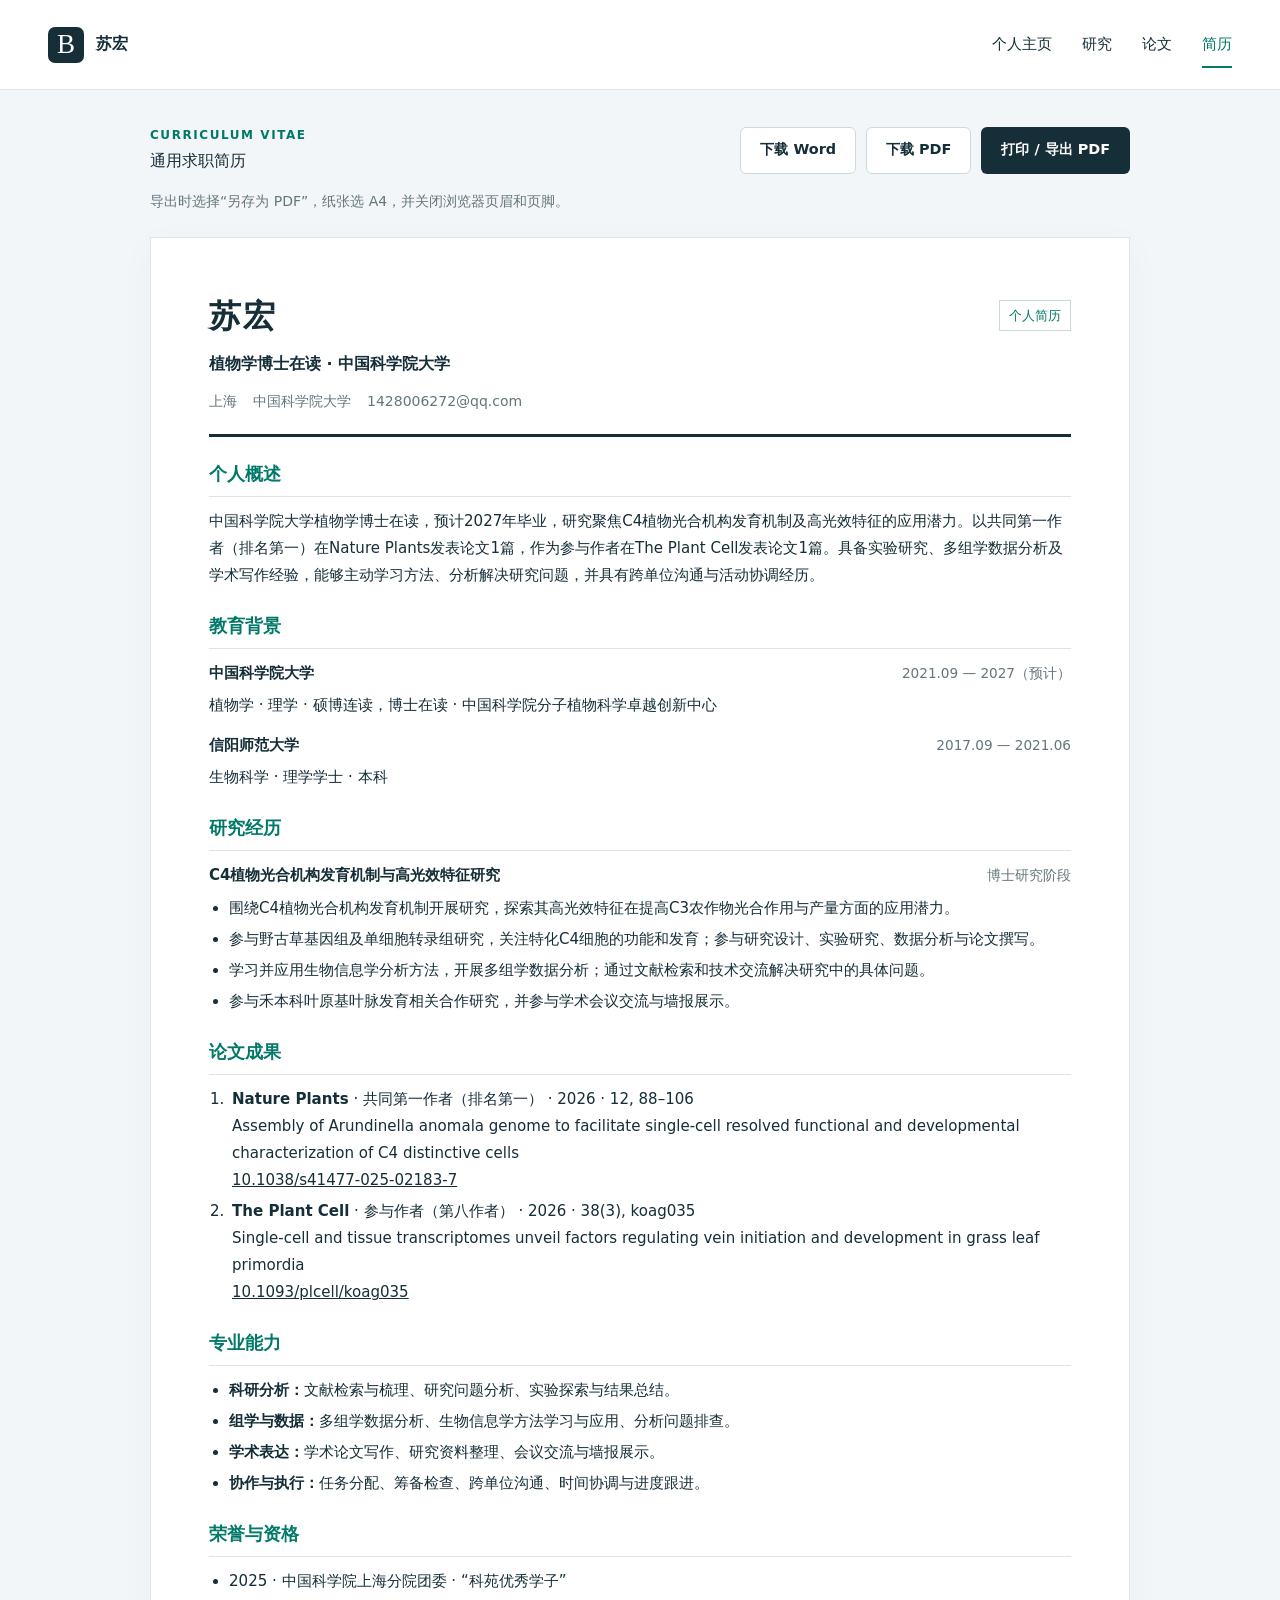
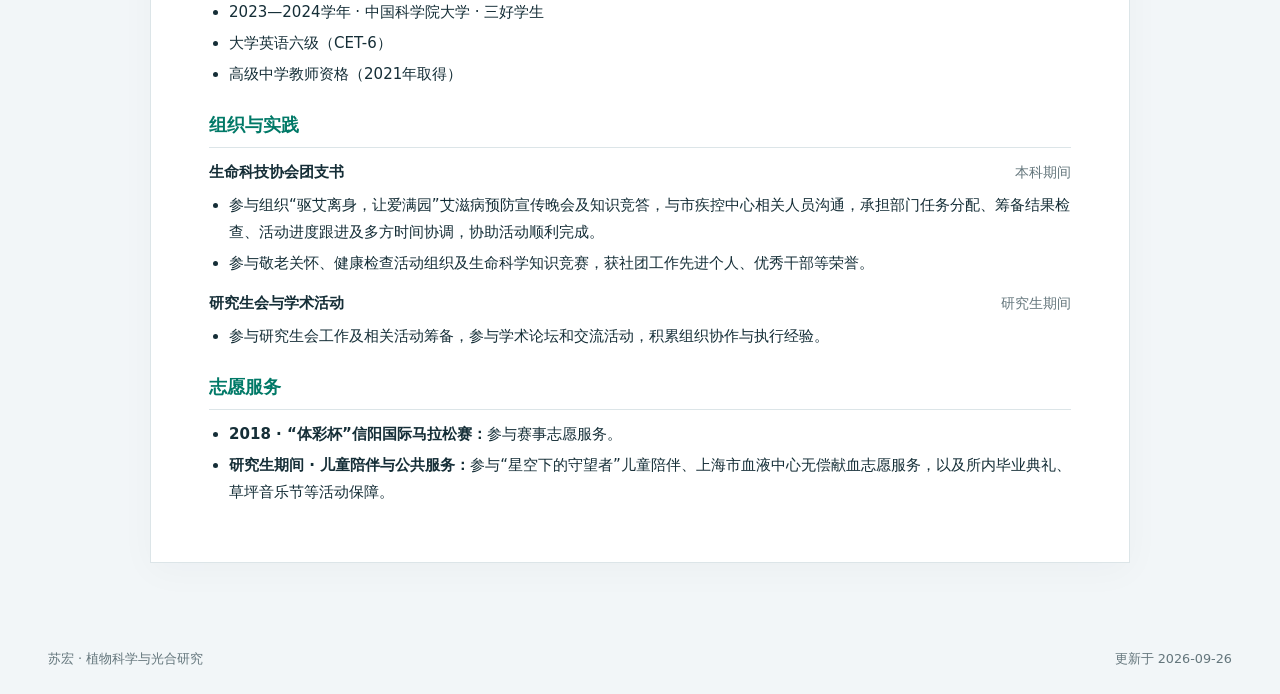
==== resume.html @ 198ee34a "Publish Hong Su research profile and downloadable CV" ====
<!doctype html>
<html lang="zh-CN"><head><meta charset="utf-8"><meta name="viewport" content="width=device-width,initial-scale=1">
<title>求职简历 · 苏宏</title><meta name="description" content="中国科学院大学植物学博士在读，预计2027年毕业，研究聚焦C4植物光合机构发育机制及高光效特征的应用潜力。以共同第一作者（排名第一）在Nature Plants发表论文1篇，作为参与作者在The Plant Cell发表论文1篇。具备实验研究、多组学数据分析及学术写作经验，能够主动学习方法、分析解决研究问题，并具有跨单位沟通与活动协调经历。">
<meta name="theme-color" content="#102c35">
<link rel="icon" type="image/svg+xml" href="favicon.svg"><link rel="stylesheet" href="style.css"></head><body class="resume-page">
<a class="skip-link" href="#main">跳到主要内容</a><header class="site-header"><a class="brand" href="index.html"><span class="brand-mark" aria-hidden="true">B</span><span>苏宏</span></a><nav aria-label="主导航"><a href="index.html" >个人主页</a><a href="index.html#research">研究</a><a href="index.html#publications">论文</a><a href="resume.html" aria-current="page">简历</a></nav></header><main id="main" class="resume-main"><div class="resume-toolbar"><div><p class="eyebrow">CURRICULUM VITAE</p><p>通用求职简历</p></div><div class="toolbar-actions"><a class="button subtle" href="resume.docx" download>下载 Word</a><a class="button subtle" href="resume.pdf" download>下载 PDF</a><button class="button primary" id="print-resume" type="button">打印 / 导出 PDF</button></div></div><p class="print-help">导出时选择“另存为 PDF”，纸张选 A4，并关闭浏览器页眉和页脚。</p><article class="cv-paper"><header class="cv-header"><div><h1>苏宏</h1><p class="cv-subtitle">植物学博士在读 · 中国科学院大学</p><div class="cv-contact"><span>上海</span><span>中国科学院大学</span><a href="mailto:1428006272@qq.com">1428006272@qq.com</a></div></div><p class="cv-label">个人简历</p></header>
<section class="cv-section"><h2>个人概述</h2><p>中国科学院大学植物学博士在读，预计2027年毕业，研究聚焦C4植物光合机构发育机制及高光效特征的应用潜力。以共同第一作者（排名第一）在Nature Plants发表论文1篇，作为参与作者在The Plant Cell发表论文1篇。具备实验研究、多组学数据分析及学术写作经验，能够主动学习方法、分析解决研究问题，并具有跨单位沟通与活动协调经历。</p></section>
<section class="cv-section"><h2>教育背景</h2><div class="cv-entry"><div class="entry-title"><strong>中国科学院大学</strong><span>2021.09 — 2027（预计）</span></div><p>植物学 · 理学 · 硕博连读，博士在读 · 中国科学院分子植物科学卓越创新中心</p></div><div class="cv-entry"><div class="entry-title"><strong>信阳师范大学</strong><span>2017.09 — 2021.06</span></div><p>生物科学 · 理学学士 · 本科</p></div></section>
<section class="cv-section"><h2>研究经历</h2><div class="entry-title"><strong>C4植物光合机构发育机制与高光效特征研究</strong><span>博士研究阶段</span></div><ul><li>围绕C4植物光合机构发育机制开展研究，探索其高光效特征在提高C3农作物光合作用与产量方面的应用潜力。</li><li>参与野古草基因组及单细胞转录组研究，关注特化C4细胞的功能和发育；参与研究设计、实验研究、数据分析与论文撰写。</li><li>学习并应用生物信息学分析方法，开展多组学数据分析；通过文献检索和技术交流解决研究中的具体问题。</li><li>参与禾本科叶原基叶脉发育相关合作研究，并参与学术会议交流与墙报展示。</li></ul></section>
<section class="cv-section"><h2>论文成果</h2><ol class="cv-publications"><li><strong>Nature Plants</strong> · 共同第一作者（排名第一） · 2026 · 12, 88–106<br><span lang="en">Assembly of Arundinella anomala genome to facilitate single-cell resolved functional and developmental characterization of C4 distinctive cells</span><br><a href="https://doi.org/10.1038/s41477-025-02183-7">10.1038/s41477-025-02183-7</a></li><li><strong>The Plant Cell</strong> · 参与作者（第八作者） · 2026 · 38(3), koag035<br><span lang="en">Single-cell and tissue transcriptomes unveil factors regulating vein initiation and development in grass leaf primordia</span><br><a href="https://doi.org/10.1093/plcell/koag035">10.1093/plcell/koag035</a></li></ol></section>
<section class="cv-section"><h2>专业能力</h2><ul class="cv-skills"><li><strong>科研分析：</strong>文献检索与梳理、研究问题分析、实验探索与结果总结。</li><li><strong>组学与数据：</strong>多组学数据分析、生物信息学方法学习与应用、分析问题排查。</li><li><strong>学术表达：</strong>学术论文写作、研究资料整理、会议交流与墙报展示。</li><li><strong>协作与执行：</strong>任务分配、筹备检查、跨单位沟通、时间协调与进度跟进。</li></ul></section>
<section class="cv-section"><h2>荣誉与资格</h2><ul><li>2025 · 中国科学院上海分院团委 · “科苑优秀学子”</li><li>2023—2024学年 · 中国科学院大学 · 三好学生</li><li>大学英语六级（CET-6）</li><li>高级中学教师资格（2021年取得）</li></ul></section>
<section class="cv-section"><h2>组织与实践</h2><div class="cv-entry"><div class="entry-title"><strong>生命科技协会团支书</strong><span>本科期间</span></div><ul><li>参与组织“驱艾离身，让爱满园”艾滋病预防宣传晚会及知识竞答，与市疾控中心相关人员沟通，承担部门任务分配、筹备结果检查、活动进度跟进及多方时间协调，协助活动顺利完成。</li><li>参与敬老关怀、健康检查活动组织及生命科学知识竞赛，获社团工作先进个人、优秀干部等荣誉。</li></ul></div><div class="cv-entry"><div class="entry-title"><strong>研究生会与学术活动</strong><span>研究生期间</span></div><ul><li>参与研究生会工作及相关活动筹备，参与学术论坛和交流活动，积累组织协作与执行经验。</li></ul></div></section>
<section class="cv-section"><h2>志愿服务</h2><ul><li><strong>2018 · “体彩杯”信阳国际马拉松赛：</strong>参与赛事志愿服务。</li><li><strong>研究生期间 · 儿童陪伴与公共服务：</strong>参与“星空下的守望者”儿童陪伴、上海市血液中心无偿献血志愿服务，以及所内毕业典礼、草坪音乐节等活动保障。</li></ul></section>
</article></main><footer class="site-footer"><span>苏宏 · 植物科学与光合研究</span><span>更新于 2026-09-26</span></footer><script src="resume.js"></script></body></html>
---- style.css ----
:root{--ink:#152e37;--text:#334a52;--muted:#64767c;--line:#dce5e8;--accent:#007967;--pale:#f2f6f8;--white:#fff;font-family:"Microsoft YaHei","PingFang SC",system-ui,sans-serif;color:var(--ink);font-size:16px;line-height:1.8}*{box-sizing:border-box}html{scroll-behavior:smooth;scroll-padding-top:5rem}body{margin:0;background:white}a{color:inherit;text-decoration:none}a:hover{color:var(--accent)}a:focus-visible,button:focus-visible{outline:3px solid #dfaa36;outline-offset:5px}button{font:inherit;cursor:pointer}.wrap{width:min(1160px,calc(100% - 96px));margin-inline:auto}.site-header{min-height:90px;display:flex;align-items:center;justify-content:space-between;gap:24px;padding:18px 48px;border-bottom:1px solid var(--line)}.brand{display:flex;align-items:center;gap:12px;font-weight:700}.brand-mark{display:grid;place-items:center;background:var(--ink);color:white;width:36px;height:36px;font:27px Georgia,serif;border-radius:7px}.site-header nav{display:flex;gap:30px;font-size:.94rem}.site-header nav a{padding:8px 0}.site-header [aria-current=page]{color:var(--accent);box-shadow:0 2px var(--accent)}.skip-link{position:absolute;top:-80px;left:12px;background:white;padding:10px;z-index:10}.skip-link:focus{top:8px}.draft-note{background:#fff5da;color:#71530d;font-size:.875rem;padding:9px 48px}.eyebrow{font-size:.78rem;letter-spacing:.13em;font-weight:700;color:var(--accent);margin:0 0 18px}.hero{display:grid;grid-template-columns:1.4fr 1fr;gap:75px;align-items:center;padding-top:70px;padding-bottom:76px}.hero h1{font-family:"Songti SC",SimSun,Georgia,serif;font-size:clamp(2.6rem,4.2vw,4rem);line-height:1.35;font-weight:600;letter-spacing:-.02em;margin:0 0 20px}.hero-role{font-size:1.125rem;font-weight:600;margin-bottom:12px}.hero-intro{color:var(--text);max-width:620px;margin:0;font-size:1rem;line-height:1.95}.hero-actions{display:flex;align-items:center;gap:28px;margin:30px 0}.button{display:inline-flex;justify-content:center;align-items:center;gap:20px;border:1px solid transparent;border-radius:6px;min-height:47px;padding:10px 19px;font-size:.9rem;font-weight:600;line-height:1.5;transition:background .15s}.primary{background:var(--ink);color:white}.primary:hover{background:var(--accent);color:white}.subtle{border-color:#ced9dd;background:white}.light{background:white;color:var(--ink)}.outline{border-color:#9fb1b8;color:white}.outline:hover{background:#24444e;color:white}.text-link{border-bottom:1px solid #b8cecb;padding-bottom:3px;font-size:.94rem;font-weight:600}.contact-line{display:flex;flex-wrap:wrap;gap:6px 18px;font-size:.875rem;color:var(--muted)}.research-card{background:var(--ink);color:white;padding:35px 38px 28px;min-height:430px;border-radius:5px;position:relative;overflow:hidden}.research-card .eyebrow{color:#98d9c5}.c4{font-family:Georgia,serif;font-size:6.5rem;line-height:1;margin:18px 0 22px;letter-spacing:-.04em;color:#b9ecdb}.c4 span{font-size:.55em}.research-card h2{font-family:"Songti SC",SimSun,serif;font-size:1.75rem;line-height:1.55;margin:0 0 14px}.research-card>p:not(.eyebrow):not(.c4){font-size:.9rem;color:#d1dee2}.card-topics{display:flex;gap:8px;flex-wrap:wrap;margin-top:24px}.card-topics span{font-size:.78rem;background:#25414a;padding:3px 9px;border-radius:3px}.card-rule{height:1px;background:#47616a;margin-top:26px}.card-caption{margin-bottom:0}.section{padding-top:65px;padding-bottom:65px;border-top:1px solid var(--line)}.section-heading{margin-bottom:30px}.section-heading .eyebrow{margin-bottom:6px}.section h2{font-size:1.85rem;font-family:"Songti SC",SimSun,serif;margin:0;line-height:1.5}.section h3{font-size:1.05rem;line-height:1.7;margin:0 0 8px}.research-grid{display:grid;grid-template-columns:1fr 1.15fr;gap:70px}.body-copy{color:var(--text);font-size:1rem}.skills-grid{display:grid;grid-template-columns:1fr 1fr;gap:26px 35px}.skills-grid article{border-top:2px solid var(--accent);padding-top:15px}.skills-grid p{color:var(--text);font-size:.93rem;margin:0}.publication-section{background:var(--pale)}.publication{display:grid;grid-template-columns:35px 1fr auto;gap:24px;padding:26px 0;border-top:1px solid #d3dfe3}.publication:last-child{border-bottom:1px solid #d3dfe3}.pub-no{color:var(--muted);font:1rem Georgia,serif;padding-top:5px}.journal{font:1.7rem Georgia,serif;margin:0 0 9px}.publication h3{font-size:1rem;font-weight:500}.publication p.muted{font-size:.875rem;margin:7px 0}.muted{color:var(--muted)}.role-tag{align-self:start;font-size:.78rem;padding:3px 10px;border:1px solid #c3d5d7;border-radius:4px;color:#34625e;white-space:nowrap}.education-grid{display:grid;grid-template-columns:1.25fr 1fr;gap:70px}.edu-row{display:grid;grid-template-columns:110px 1fr;gap:20px;padding:10px 0 25px}.meta{font-size:.875rem;color:var(--muted);margin:0 0 8px}.edu-row p{margin:0;font-size:.94rem}.award-list{border-left:1px solid var(--line);padding-left:35px}.award-list article+article{margin-top:28px}.award-list p{margin:0;font-size:.875rem}.experience-grid{display:grid;grid-template-columns:1fr 1fr;gap:65px}.experience-grid p{color:var(--text);font-size:.95rem}.contact-section{background:var(--ink);color:white;padding:45px 0}.contact-inner{display:flex;justify-content:space-between;gap:30px;align-items:center}.contact-inner .eyebrow{color:#9fdcc9;margin-bottom:8px}.contact-inner h2{font-size:1.6rem;margin:0}.contact-inner p{color:#d7e2e6}.contact-inner>div:last-child{display:flex;gap:12px;flex-wrap:wrap}.site-footer{padding:24px 48px;display:flex;justify-content:space-between;gap:18px;color:var(--muted);font-size:.8rem}.resume-page{background:var(--pale)}.resume-page .site-header{background:white}.resume-main{width:min(980px,calc(100% - 64px));margin:35px auto 60px}.resume-toolbar{display:flex;align-items:center;justify-content:space-between;gap:24px;margin-bottom:10px}.resume-toolbar p{margin:0}.resume-toolbar .eyebrow{font-size:.75rem}.toolbar-actions{display:flex;gap:10px;flex-wrap:wrap}.print-help{font-size:.875rem;color:var(--muted);margin-bottom:22px}.cv-paper{background:white;border:1px solid var(--line);box-shadow:0 8px 35px #152e3708;padding:50px 58px}.cv-header{display:flex;align-items:start;justify-content:space-between;border-bottom:3px solid var(--ink);padding-bottom:20px;margin-bottom:20px}.cv-header h1{font-size:2rem;letter-spacing:.07em;margin:0}.cv-subtitle{font-weight:600;margin:5px 0 10px}.cv-contact{display:flex;gap:5px 16px;flex-wrap:wrap;font-size:.875rem;color:var(--muted)}.cv-label{color:var(--accent);font-size:.8rem;border:1px solid #c8dbd7;padding:3px 9px;white-space:nowrap}.cv-section{margin-top:22px}.cv-section h2{font-size:1.1rem;border-bottom:1px solid var(--line);padding-bottom:5px;margin:0 0 11px;color:var(--accent)}.cv-section p,.cv-section li{font-size:.94rem;line-height:1.8}.cv-section p{margin:5px 0}.cv-section ul,.cv-section ol{margin:6px 0;padding-left:1.25em}.cv-section li+li{margin-top:4px}.entry-title{display:flex;justify-content:space-between;gap:20px;align-items:baseline;font-size:.94rem}.entry-title>span{color:var(--muted);font-size:.85rem;white-space:nowrap}.cv-entry+.cv-entry{margin-top:13px}.cv-publications li{padding-left:3px}.cv-section a{text-decoration:underline;overflow-wrap:anywhere}.cv-skills strong{font-weight:600}
@media(max-width:900px){.hero{gap:30px}.wrap{width:calc(100% - 56px)}.research-card{padding:28px}.site-header{padding-inline:28px}.research-grid,.education-grid{gap:32px}.site-header nav{gap:20px}.cv-paper{padding:36px}.resume-toolbar{align-items:flex-start;flex-direction:column}}
@media(max-width:640px){.site-header{padding:14px 20px;align-items:flex-start;flex-direction:column;gap:12px;min-height:auto}.site-header nav{gap:25px;width:100%;font-size:.875rem}.brand{font-size:.94rem}.draft-note{padding:8px 20px}.wrap{width:calc(100% - 40px)}.hero{grid-template-columns:1fr;padding-top:38px;padding-bottom:40px;gap:30px}.hero h1{font-size:2.6rem}.hero-actions{gap:22px}.research-card{min-height:0;padding:25px}.c4{float:right;font-size:5.5rem;margin:0 0 12px 20px}.research-card h2{font-size:1.45rem}.section{padding-top:40px;padding-bottom:40px}.section h2{font-size:1.6rem}.research-grid,.education-grid,.experience-grid{grid-template-columns:1fr;gap:28px}.skills-grid{gap:22px}.publication{grid-template-columns:24px 1fr;gap:12px}.role-tag{grid-column:2;justify-self:start}.journal{font-size:1.55rem}.award-list{padding-left:0;border-left:0;border-top:1px solid var(--line);padding-top:24px}.edu-row{grid-template-columns:88px 1fr;gap:15px}.contact-inner{align-items:flex-start;flex-direction:column}.site-footer{padding:24px 20px;flex-direction:column;gap:5px}.resume-main{width:calc(100% - 24px);margin-top:22px}.cv-paper{padding:25px 20px}.cv-header{gap:12px}.cv-label{display:none}.entry-title{flex-direction:column;gap:0}.toolbar-actions{gap:8px}.toolbar-actions .button{font-size:.85rem;padding:10px 13px}.print-help{margin:15px 4px}.cv-contact{overflow-wrap:anywhere}.hero-intro{font-size:1rem}}
@media(prefers-reduced-motion:reduce){html{scroll-behavior:auto}*{transition:none!important}}
@page{size:A4;margin:13mm 15mm}
@media print{.cv-section:nth-of-type(5){break-before:page;margin-top:0}}
@media print{html{font-size:10pt}body,.resume-page{background:white;color:#172c34;-webkit-print-color-adjust:exact;print-color-adjust:exact}.site-header,.site-footer,.resume-toolbar,.print-help,.draft-note,.skip-link{display:none!important}.resume-main{width:auto;margin:0}.cv-paper{border:0;padding:0;box-shadow:none}.cv-header{padding-bottom:9pt;margin-bottom:10pt;break-inside:avoid}.cv-header h1{font-size:23pt}.cv-subtitle{font-size:10pt;margin:3pt 0 5pt}.cv-contact{font-size:9pt}.cv-section{margin-top:10pt}.cv-section h2{font-size:11pt;margin-bottom:5pt;padding-bottom:3pt;break-after:avoid}.cv-section p,.cv-section li,.entry-title{font-size:9.5pt;line-height:1.55}.cv-section ul,.cv-section ol{margin:4pt 0}.cv-section li+li{margin-top:2pt}.entry-title>span{font-size:9pt}.cv-entry+.cv-entry{margin-top:7pt}.cv-section li,.cv-entry,.cv-publications{break-inside:avoid}.cv-section a{text-decoration:none}p,li{orphans:2;widows:2}.cv-label{display:block;font-size:9pt}}
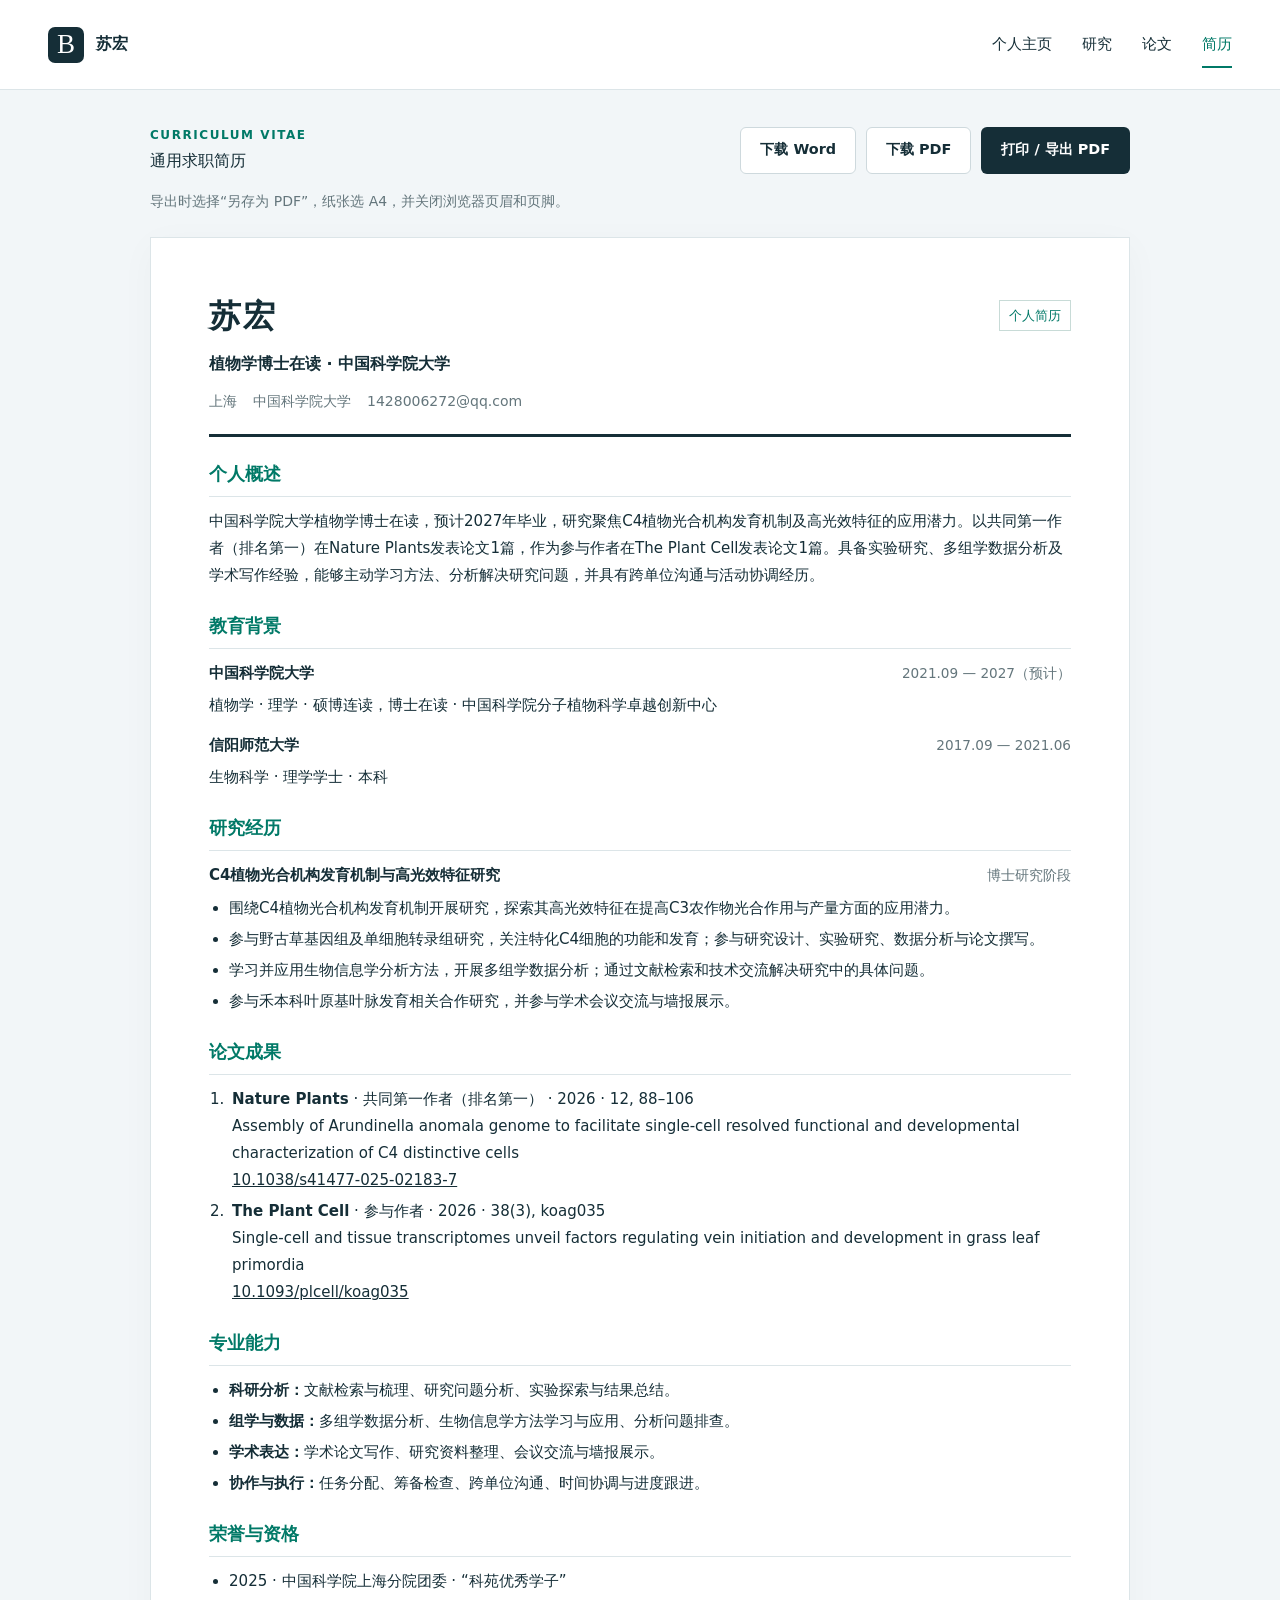
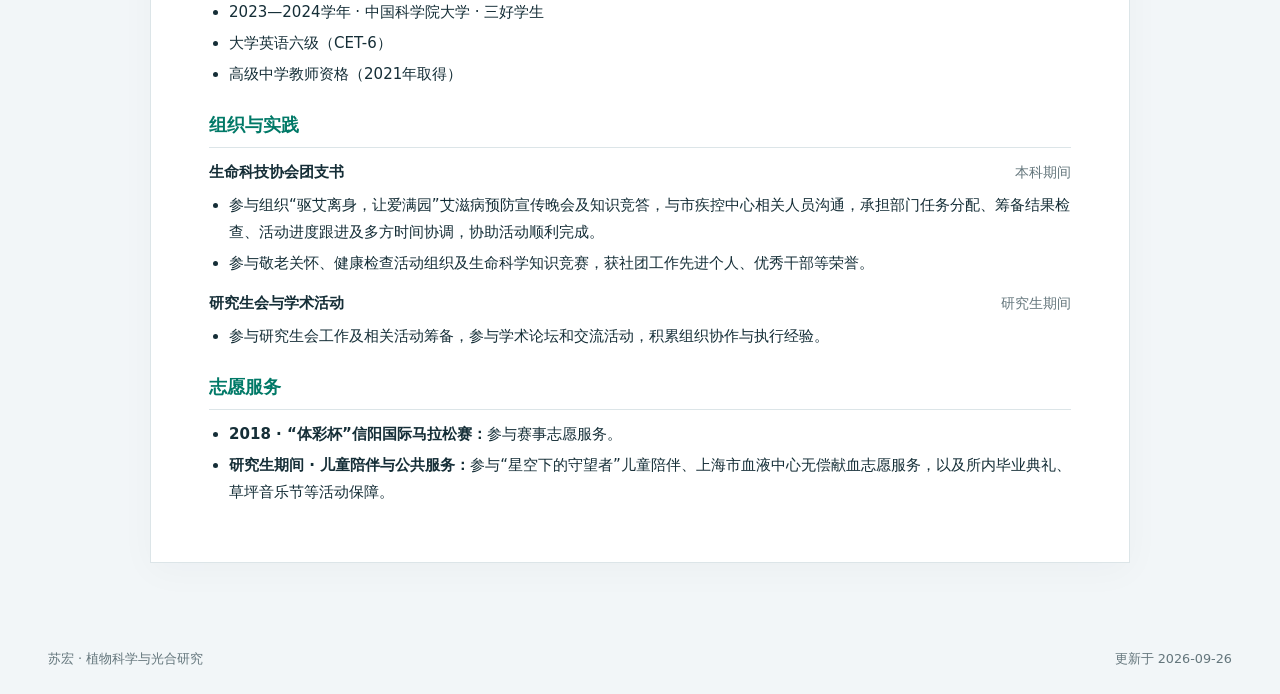
==== commit 514fa63f: "Simplify contributor label for The Plant Cell publication" ====
--- a/resume.html
+++ b/resume.html
@@ -7,7 +7,7 @@
 <section class="cv-section"><h2>个人概述</h2><p>中国科学院大学植物学博士在读，预计2027年毕业，研究聚焦C4植物光合机构发育机制及高光效特征的应用潜力。以共同第一作者（排名第一）在Nature Plants发表论文1篇，作为参与作者在The Plant Cell发表论文1篇。具备实验研究、多组学数据分析及学术写作经验，能够主动学习方法、分析解决研究问题，并具有跨单位沟通与活动协调经历。</p></section>
 <section class="cv-section"><h2>教育背景</h2><div class="cv-entry"><div class="entry-title"><strong>中国科学院大学</strong><span>2021.09 — 2027（预计）</span></div><p>植物学 · 理学 · 硕博连读，博士在读 · 中国科学院分子植物科学卓越创新中心</p></div><div class="cv-entry"><div class="entry-title"><strong>信阳师范大学</strong><span>2017.09 — 2021.06</span></div><p>生物科学 · 理学学士 · 本科</p></div></section>
 <section class="cv-section"><h2>研究经历</h2><div class="entry-title"><strong>C4植物光合机构发育机制与高光效特征研究</strong><span>博士研究阶段</span></div><ul><li>围绕C4植物光合机构发育机制开展研究，探索其高光效特征在提高C3农作物光合作用与产量方面的应用潜力。</li><li>参与野古草基因组及单细胞转录组研究，关注特化C4细胞的功能和发育；参与研究设计、实验研究、数据分析与论文撰写。</li><li>学习并应用生物信息学分析方法，开展多组学数据分析；通过文献检索和技术交流解决研究中的具体问题。</li><li>参与禾本科叶原基叶脉发育相关合作研究，并参与学术会议交流与墙报展示。</li></ul></section>
-<section class="cv-section"><h2>论文成果</h2><ol class="cv-publications"><li><strong>Nature Plants</strong> · 共同第一作者（排名第一） · 2026 · 12, 88–106<br><span lang="en">Assembly of Arundinella anomala genome to facilitate single-cell resolved functional and developmental characterization of C4 distinctive cells</span><br><a href="https://doi.org/10.1038/s41477-025-02183-7">10.1038/s41477-025-02183-7</a></li><li><strong>The Plant Cell</strong> · 参与作者（第八作者） · 2026 · 38(3), koag035<br><span lang="en">Single-cell and tissue transcriptomes unveil factors regulating vein initiation and development in grass leaf primordia</span><br><a href="https://doi.org/10.1093/plcell/koag035">10.1093/plcell/koag035</a></li></ol></section>
+<section class="cv-section"><h2>论文成果</h2><ol class="cv-publications"><li><strong>Nature Plants</strong> · 共同第一作者（排名第一） · 2026 · 12, 88–106<br><span lang="en">Assembly of Arundinella anomala genome to facilitate single-cell resolved functional and developmental characterization of C4 distinctive cells</span><br><a href="https://doi.org/10.1038/s41477-025-02183-7">10.1038/s41477-025-02183-7</a></li><li><strong>The Plant Cell</strong> · 参与作者 · 2026 · 38(3), koag035<br><span lang="en">Single-cell and tissue transcriptomes unveil factors regulating vein initiation and development in grass leaf primordia</span><br><a href="https://doi.org/10.1093/plcell/koag035">10.1093/plcell/koag035</a></li></ol></section>
 <section class="cv-section"><h2>专业能力</h2><ul class="cv-skills"><li><strong>科研分析：</strong>文献检索与梳理、研究问题分析、实验探索与结果总结。</li><li><strong>组学与数据：</strong>多组学数据分析、生物信息学方法学习与应用、分析问题排查。</li><li><strong>学术表达：</strong>学术论文写作、研究资料整理、会议交流与墙报展示。</li><li><strong>协作与执行：</strong>任务分配、筹备检查、跨单位沟通、时间协调与进度跟进。</li></ul></section>
 <section class="cv-section"><h2>荣誉与资格</h2><ul><li>2025 · 中国科学院上海分院团委 · “科苑优秀学子”</li><li>2023—2024学年 · 中国科学院大学 · 三好学生</li><li>大学英语六级（CET-6）</li><li>高级中学教师资格（2021年取得）</li></ul></section>
 <section class="cv-section"><h2>组织与实践</h2><div class="cv-entry"><div class="entry-title"><strong>生命科技协会团支书</strong><span>本科期间</span></div><ul><li>参与组织“驱艾离身，让爱满园”艾滋病预防宣传晚会及知识竞答，与市疾控中心相关人员沟通，承担部门任务分配、筹备结果检查、活动进度跟进及多方时间协调，协助活动顺利完成。</li><li>参与敬老关怀、健康检查活动组织及生命科学知识竞赛，获社团工作先进个人、优秀干部等荣誉。</li></ul></div><div class="cv-entry"><div class="entry-title"><strong>研究生会与学术活动</strong><span>研究生期间</span></div><ul><li>参与研究生会工作及相关活动筹备，参与学术论坛和交流活动，积累组织协作与执行经验。</li></ul></div></section>
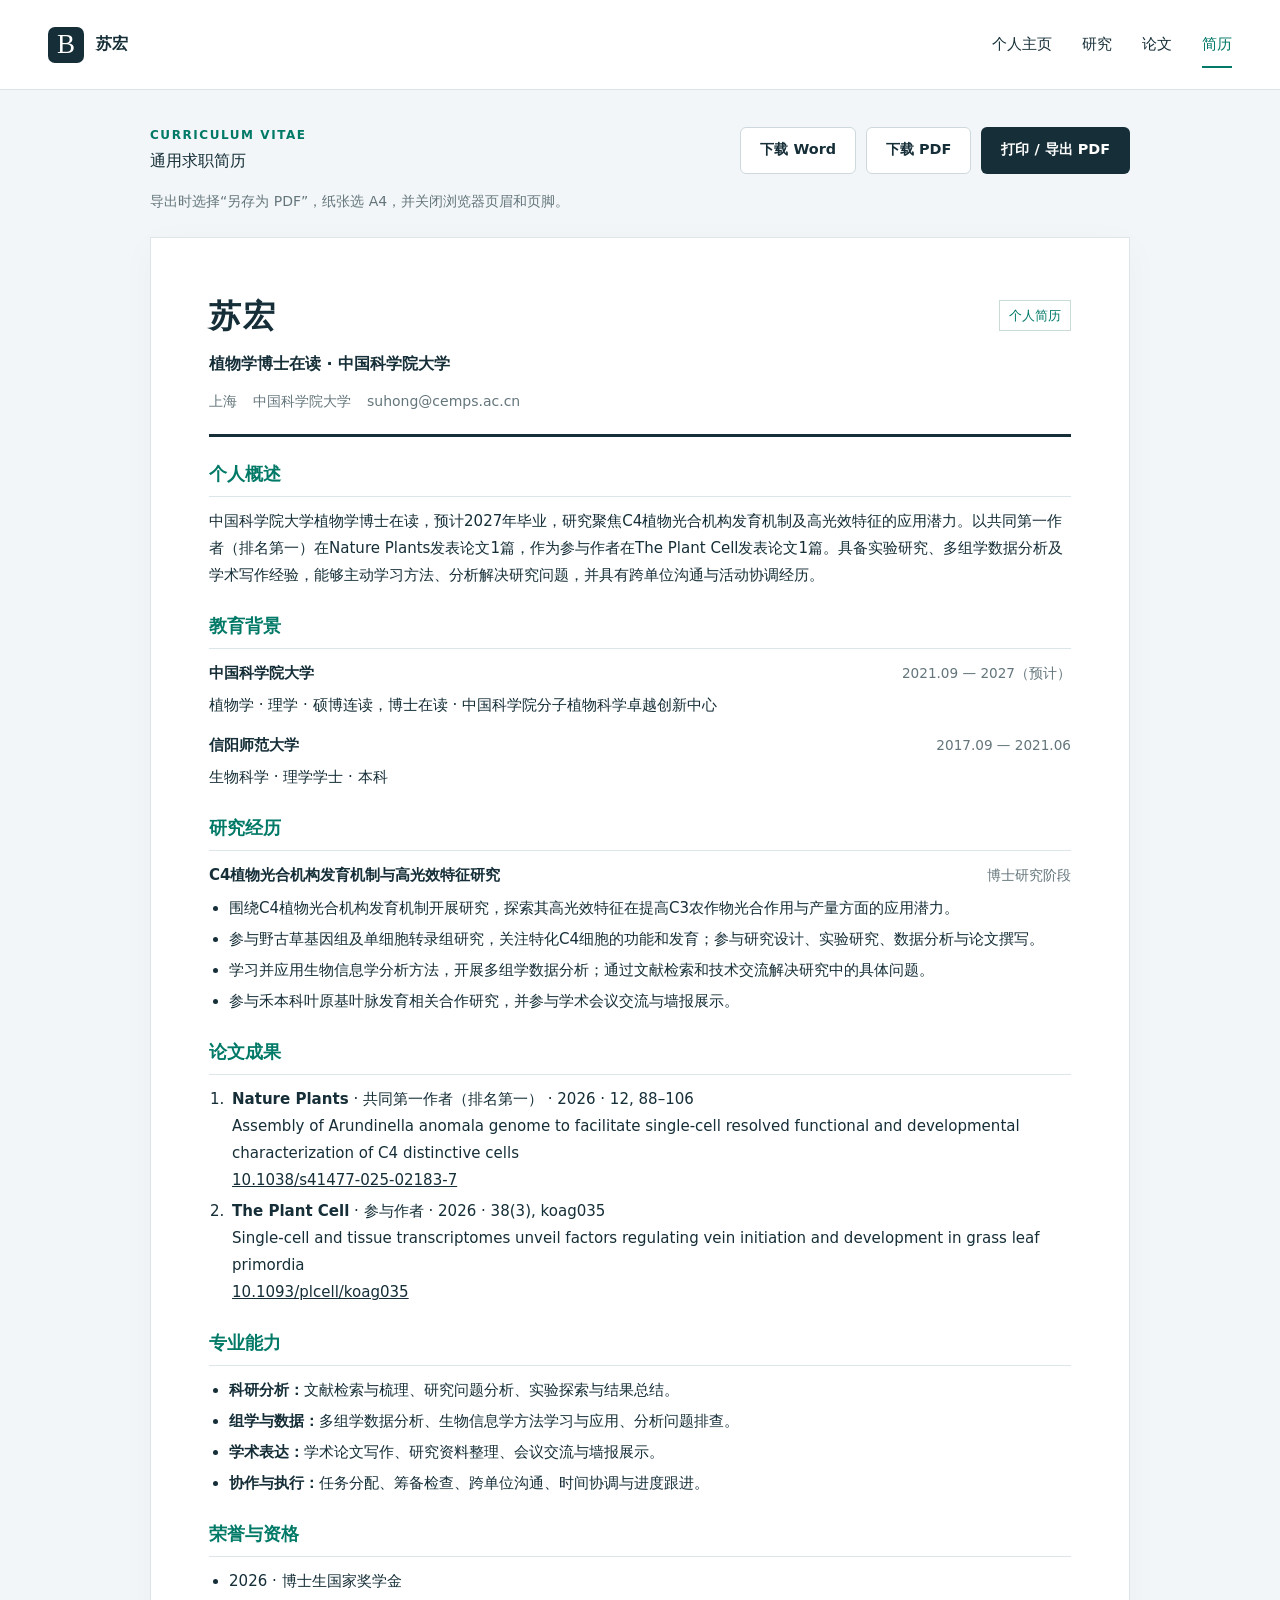
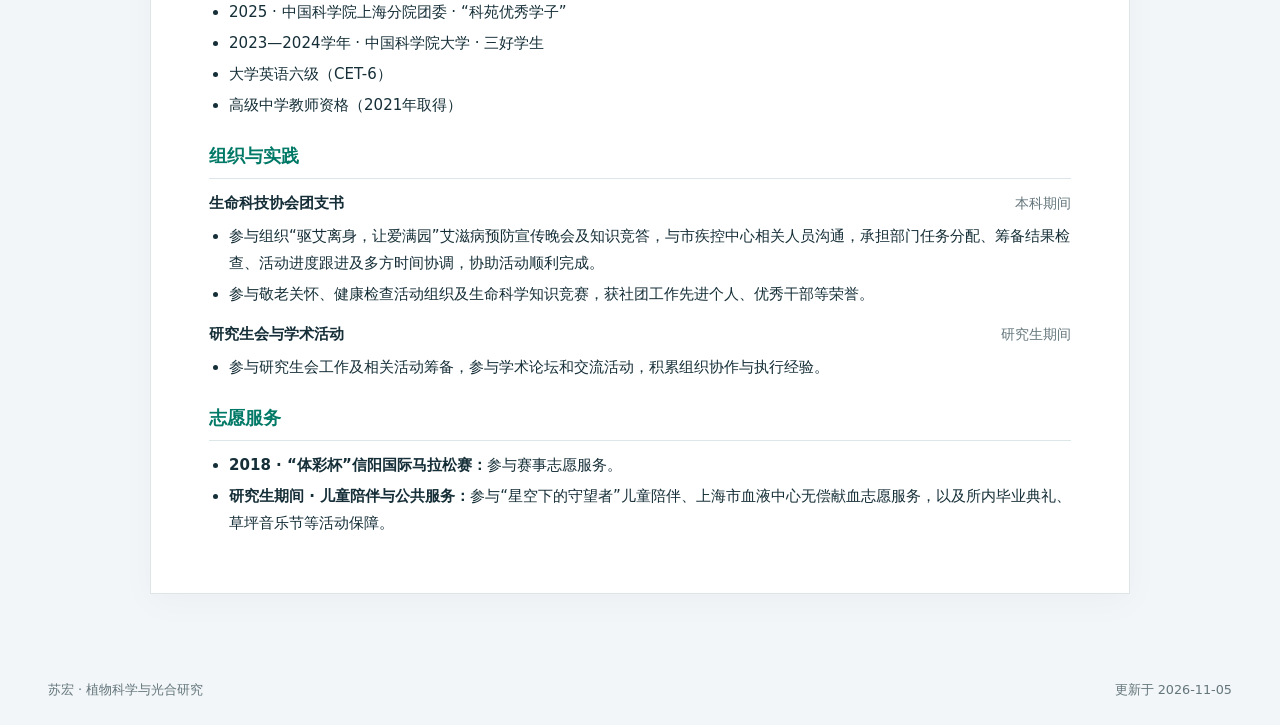
==== commit f80fbff8: "Update contact email and add 2026 doctoral national scholarship" ====
--- a/resume.html
+++ b/resume.html
@@ -3,13 +3,13 @@
 <title>求职简历 · 苏宏</title><meta name="description" content="中国科学院大学植物学博士在读，预计2027年毕业，研究聚焦C4植物光合机构发育机制及高光效特征的应用潜力。以共同第一作者（排名第一）在Nature Plants发表论文1篇，作为参与作者在The Plant Cell发表论文1篇。具备实验研究、多组学数据分析及学术写作经验，能够主动学习方法、分析解决研究问题，并具有跨单位沟通与活动协调经历。">
 <meta name="theme-color" content="#102c35">
 <link rel="icon" type="image/svg+xml" href="favicon.svg"><link rel="stylesheet" href="style.css"></head><body class="resume-page">
-<a class="skip-link" href="#main">跳到主要内容</a><header class="site-header"><a class="brand" href="index.html"><span class="brand-mark" aria-hidden="true">B</span><span>苏宏</span></a><nav aria-label="主导航"><a href="index.html" >个人主页</a><a href="index.html#research">研究</a><a href="index.html#publications">论文</a><a href="resume.html" aria-current="page">简历</a></nav></header><main id="main" class="resume-main"><div class="resume-toolbar"><div><p class="eyebrow">CURRICULUM VITAE</p><p>通用求职简历</p></div><div class="toolbar-actions"><a class="button subtle" href="resume.docx" download>下载 Word</a><a class="button subtle" href="resume.pdf" download>下载 PDF</a><button class="button primary" id="print-resume" type="button">打印 / 导出 PDF</button></div></div><p class="print-help">导出时选择“另存为 PDF”，纸张选 A4，并关闭浏览器页眉和页脚。</p><article class="cv-paper"><header class="cv-header"><div><h1>苏宏</h1><p class="cv-subtitle">植物学博士在读 · 中国科学院大学</p><div class="cv-contact"><span>上海</span><span>中国科学院大学</span><a href="mailto:1428006272@qq.com">1428006272@qq.com</a></div></div><p class="cv-label">个人简历</p></header>
+<a class="skip-link" href="#main">跳到主要内容</a><header class="site-header"><a class="brand" href="index.html"><span class="brand-mark" aria-hidden="true">B</span><span>苏宏</span></a><nav aria-label="主导航"><a href="index.html" >个人主页</a><a href="index.html#research">研究</a><a href="index.html#publications">论文</a><a href="resume.html" aria-current="page">简历</a></nav></header><main id="main" class="resume-main"><div class="resume-toolbar"><div><p class="eyebrow">CURRICULUM VITAE</p><p>通用求职简历</p></div><div class="toolbar-actions"><a class="button subtle" href="resume.docx" download>下载 Word</a><a class="button subtle" href="resume.pdf" download>下载 PDF</a><button class="button primary" id="print-resume" type="button">打印 / 导出 PDF</button></div></div><p class="print-help">导出时选择“另存为 PDF”，纸张选 A4，并关闭浏览器页眉和页脚。</p><article class="cv-paper"><header class="cv-header"><div><h1>苏宏</h1><p class="cv-subtitle">植物学博士在读 · 中国科学院大学</p><div class="cv-contact"><span>上海</span><span>中国科学院大学</span><a href="mailto:suhong@cemps.ac.cn">suhong@cemps.ac.cn</a></div></div><p class="cv-label">个人简历</p></header>
 <section class="cv-section"><h2>个人概述</h2><p>中国科学院大学植物学博士在读，预计2027年毕业，研究聚焦C4植物光合机构发育机制及高光效特征的应用潜力。以共同第一作者（排名第一）在Nature Plants发表论文1篇，作为参与作者在The Plant Cell发表论文1篇。具备实验研究、多组学数据分析及学术写作经验，能够主动学习方法、分析解决研究问题，并具有跨单位沟通与活动协调经历。</p></section>
 <section class="cv-section"><h2>教育背景</h2><div class="cv-entry"><div class="entry-title"><strong>中国科学院大学</strong><span>2021.09 — 2027（预计）</span></div><p>植物学 · 理学 · 硕博连读，博士在读 · 中国科学院分子植物科学卓越创新中心</p></div><div class="cv-entry"><div class="entry-title"><strong>信阳师范大学</strong><span>2017.09 — 2021.06</span></div><p>生物科学 · 理学学士 · 本科</p></div></section>
 <section class="cv-section"><h2>研究经历</h2><div class="entry-title"><strong>C4植物光合机构发育机制与高光效特征研究</strong><span>博士研究阶段</span></div><ul><li>围绕C4植物光合机构发育机制开展研究，探索其高光效特征在提高C3农作物光合作用与产量方面的应用潜力。</li><li>参与野古草基因组及单细胞转录组研究，关注特化C4细胞的功能和发育；参与研究设计、实验研究、数据分析与论文撰写。</li><li>学习并应用生物信息学分析方法，开展多组学数据分析；通过文献检索和技术交流解决研究中的具体问题。</li><li>参与禾本科叶原基叶脉发育相关合作研究，并参与学术会议交流与墙报展示。</li></ul></section>
 <section class="cv-section"><h2>论文成果</h2><ol class="cv-publications"><li><strong>Nature Plants</strong> · 共同第一作者（排名第一） · 2026 · 12, 88–106<br><span lang="en">Assembly of Arundinella anomala genome to facilitate single-cell resolved functional and developmental characterization of C4 distinctive cells</span><br><a href="https://doi.org/10.1038/s41477-025-02183-7">10.1038/s41477-025-02183-7</a></li><li><strong>The Plant Cell</strong> · 参与作者 · 2026 · 38(3), koag035<br><span lang="en">Single-cell and tissue transcriptomes unveil factors regulating vein initiation and development in grass leaf primordia</span><br><a href="https://doi.org/10.1093/plcell/koag035">10.1093/plcell/koag035</a></li></ol></section>
 <section class="cv-section"><h2>专业能力</h2><ul class="cv-skills"><li><strong>科研分析：</strong>文献检索与梳理、研究问题分析、实验探索与结果总结。</li><li><strong>组学与数据：</strong>多组学数据分析、生物信息学方法学习与应用、分析问题排查。</li><li><strong>学术表达：</strong>学术论文写作、研究资料整理、会议交流与墙报展示。</li><li><strong>协作与执行：</strong>任务分配、筹备检查、跨单位沟通、时间协调与进度跟进。</li></ul></section>
-<section class="cv-section"><h2>荣誉与资格</h2><ul><li>2025 · 中国科学院上海分院团委 · “科苑优秀学子”</li><li>2023—2024学年 · 中国科学院大学 · 三好学生</li><li>大学英语六级（CET-6）</li><li>高级中学教师资格（2021年取得）</li></ul></section>
+<section class="cv-section"><h2>荣誉与资格</h2><ul><li>2026 · 博士生国家奖学金</li><li>2025 · 中国科学院上海分院团委 · “科苑优秀学子”</li><li>2023—2024学年 · 中国科学院大学 · 三好学生</li><li>大学英语六级（CET-6）</li><li>高级中学教师资格（2021年取得）</li></ul></section>
 <section class="cv-section"><h2>组织与实践</h2><div class="cv-entry"><div class="entry-title"><strong>生命科技协会团支书</strong><span>本科期间</span></div><ul><li>参与组织“驱艾离身，让爱满园”艾滋病预防宣传晚会及知识竞答，与市疾控中心相关人员沟通，承担部门任务分配、筹备结果检查、活动进度跟进及多方时间协调，协助活动顺利完成。</li><li>参与敬老关怀、健康检查活动组织及生命科学知识竞赛，获社团工作先进个人、优秀干部等荣誉。</li></ul></div><div class="cv-entry"><div class="entry-title"><strong>研究生会与学术活动</strong><span>研究生期间</span></div><ul><li>参与研究生会工作及相关活动筹备，参与学术论坛和交流活动，积累组织协作与执行经验。</li></ul></div></section>
 <section class="cv-section"><h2>志愿服务</h2><ul><li><strong>2018 · “体彩杯”信阳国际马拉松赛：</strong>参与赛事志愿服务。</li><li><strong>研究生期间 · 儿童陪伴与公共服务：</strong>参与“星空下的守望者”儿童陪伴、上海市血液中心无偿献血志愿服务，以及所内毕业典礼、草坪音乐节等活动保障。</li></ul></section>
-</article></main><footer class="site-footer"><span>苏宏 · 植物科学与光合研究</span><span>更新于 2026-09-26</span></footer><script src="resume.js"></script></body></html>+</article></main><footer class="site-footer"><span>苏宏 · 植物科学与光合研究</span><span>更新于 2026-11-05</span></footer><script src="resume.js"></script></body></html>
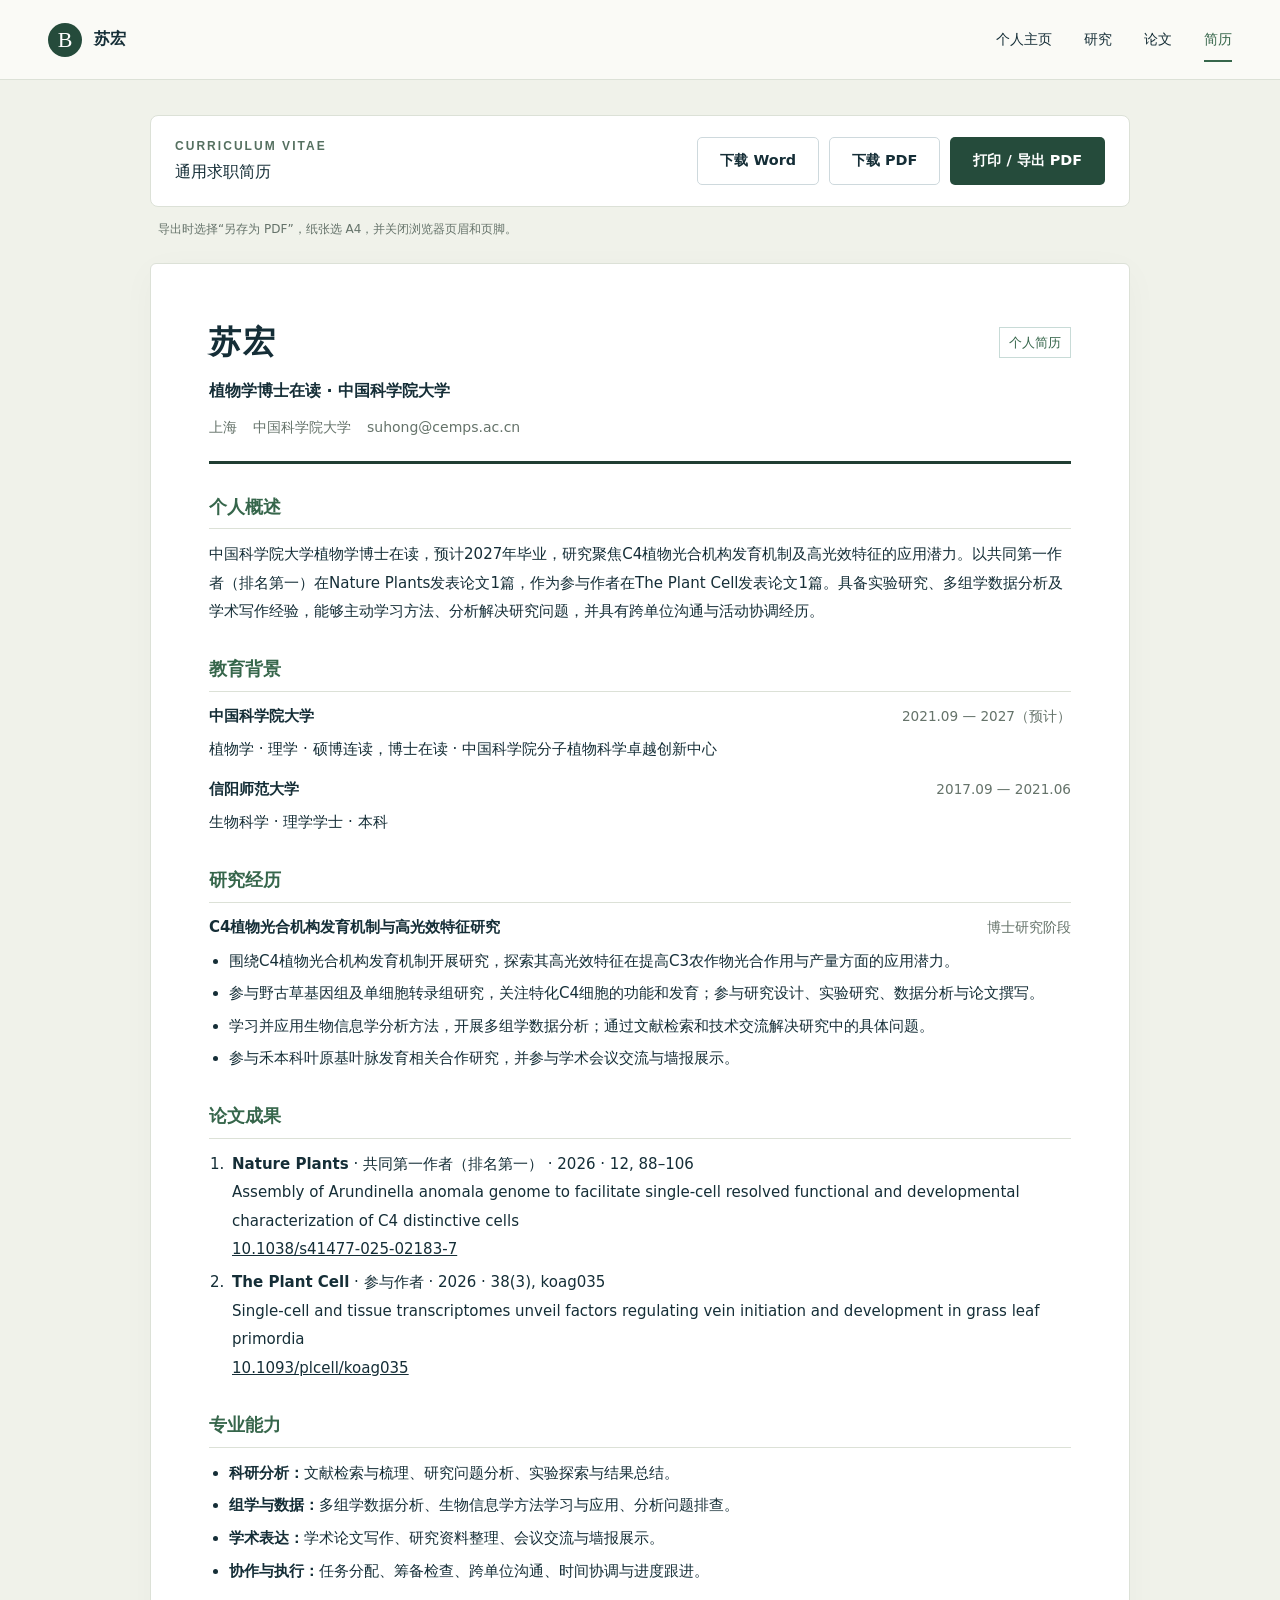
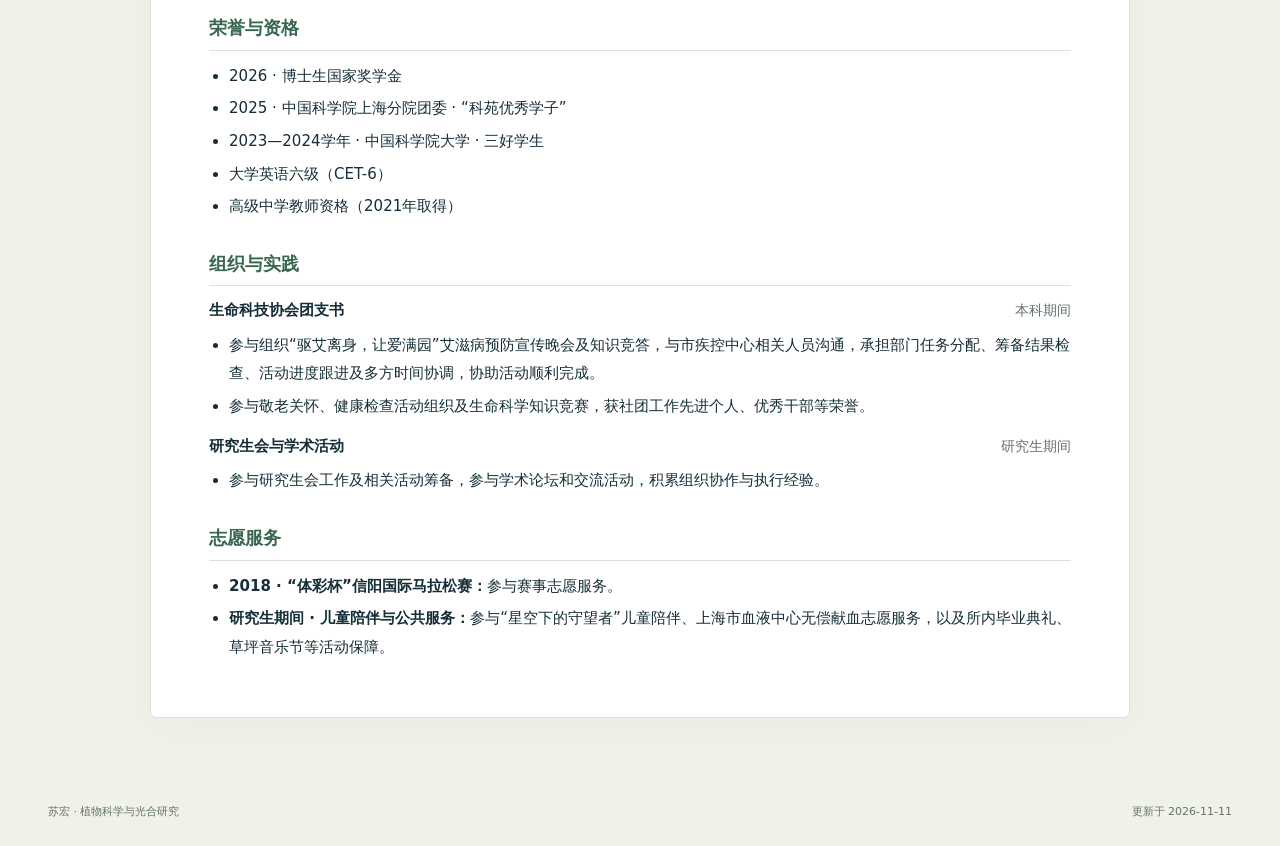
==== commit 4992ab92: "Improve portfolio layout and readability" ====
--- a/resume.html
+++ b/resume.html
@@ -1,7 +1,7 @@
 <!doctype html>
 <html lang="zh-CN"><head><meta charset="utf-8"><meta name="viewport" content="width=device-width,initial-scale=1">
 <title>求职简历 · 苏宏</title><meta name="description" content="中国科学院大学植物学博士在读，预计2027年毕业，研究聚焦C4植物光合机构发育机制及高光效特征的应用潜力。以共同第一作者（排名第一）在Nature Plants发表论文1篇，作为参与作者在The Plant Cell发表论文1篇。具备实验研究、多组学数据分析及学术写作经验，能够主动学习方法、分析解决研究问题，并具有跨单位沟通与活动协调经历。">
-<meta name="theme-color" content="#102c35">
+<meta name="theme-color" content="#254b3b">
 <link rel="icon" type="image/svg+xml" href="favicon.svg"><link rel="stylesheet" href="style.css"></head><body class="resume-page">
 <a class="skip-link" href="#main">跳到主要内容</a><header class="site-header"><a class="brand" href="index.html"><span class="brand-mark" aria-hidden="true">B</span><span>苏宏</span></a><nav aria-label="主导航"><a href="index.html" >个人主页</a><a href="index.html#research">研究</a><a href="index.html#publications">论文</a><a href="resume.html" aria-current="page">简历</a></nav></header><main id="main" class="resume-main"><div class="resume-toolbar"><div><p class="eyebrow">CURRICULUM VITAE</p><p>通用求职简历</p></div><div class="toolbar-actions"><a class="button subtle" href="resume.docx" download>下载 Word</a><a class="button subtle" href="resume.pdf" download>下载 PDF</a><button class="button primary" id="print-resume" type="button">打印 / 导出 PDF</button></div></div><p class="print-help">导出时选择“另存为 PDF”，纸张选 A4，并关闭浏览器页眉和页脚。</p><article class="cv-paper"><header class="cv-header"><div><h1>苏宏</h1><p class="cv-subtitle">植物学博士在读 · 中国科学院大学</p><div class="cv-contact"><span>上海</span><span>中国科学院大学</span><a href="mailto:suhong@cemps.ac.cn">suhong@cemps.ac.cn</a></div></div><p class="cv-label">个人简历</p></header>
 <section class="cv-section"><h2>个人概述</h2><p>中国科学院大学植物学博士在读，预计2027年毕业，研究聚焦C4植物光合机构发育机制及高光效特征的应用潜力。以共同第一作者（排名第一）在Nature Plants发表论文1篇，作为参与作者在The Plant Cell发表论文1篇。具备实验研究、多组学数据分析及学术写作经验，能够主动学习方法、分析解决研究问题，并具有跨单位沟通与活动协调经历。</p></section>
@@ -12,4 +12,4 @@
 <section class="cv-section"><h2>荣誉与资格</h2><ul><li>2026 · 博士生国家奖学金</li><li>2025 · 中国科学院上海分院团委 · “科苑优秀学子”</li><li>2023—2024学年 · 中国科学院大学 · 三好学生</li><li>大学英语六级（CET-6）</li><li>高级中学教师资格（2021年取得）</li></ul></section>
 <section class="cv-section"><h2>组织与实践</h2><div class="cv-entry"><div class="entry-title"><strong>生命科技协会团支书</strong><span>本科期间</span></div><ul><li>参与组织“驱艾离身，让爱满园”艾滋病预防宣传晚会及知识竞答，与市疾控中心相关人员沟通，承担部门任务分配、筹备结果检查、活动进度跟进及多方时间协调，协助活动顺利完成。</li><li>参与敬老关怀、健康检查活动组织及生命科学知识竞赛，获社团工作先进个人、优秀干部等荣誉。</li></ul></div><div class="cv-entry"><div class="entry-title"><strong>研究生会与学术活动</strong><span>研究生期间</span></div><ul><li>参与研究生会工作及相关活动筹备，参与学术论坛和交流活动，积累组织协作与执行经验。</li></ul></div></section>
 <section class="cv-section"><h2>志愿服务</h2><ul><li><strong>2018 · “体彩杯”信阳国际马拉松赛：</strong>参与赛事志愿服务。</li><li><strong>研究生期间 · 儿童陪伴与公共服务：</strong>参与“星空下的守望者”儿童陪伴、上海市血液中心无偿献血志愿服务，以及所内毕业典礼、草坪音乐节等活动保障。</li></ul></section>
-</article></main><footer class="site-footer"><span>苏宏 · 植物科学与光合研究</span><span>更新于 2026-11-05</span></footer><script src="resume.js"></script></body></html>+</article></main><footer class="site-footer"><span>苏宏 · 植物科学与光合研究</span><span>更新于 2026-11-11</span></footer><script src="resume.js"></script></body></html>
--- a/style.css
+++ b/style.css
@@ -5,3 +5,14 @@
 @page{size:A4;margin:13mm 15mm}
 @media print{.cv-section:nth-of-type(5){break-before:page;margin-top:0}}
 @media print{html{font-size:10pt}body,.resume-page{background:white;color:#172c34;-webkit-print-color-adjust:exact;print-color-adjust:exact}.site-header,.site-footer,.resume-toolbar,.print-help,.draft-note,.skip-link{display:none!important}.resume-main{width:auto;margin:0}.cv-paper{border:0;padding:0;box-shadow:none}.cv-header{padding-bottom:9pt;margin-bottom:10pt;break-inside:avoid}.cv-header h1{font-size:23pt}.cv-subtitle{font-size:10pt;margin:3pt 0 5pt}.cv-contact{font-size:9pt}.cv-section{margin-top:10pt}.cv-section h2{font-size:11pt;margin-bottom:5pt;padding-bottom:3pt;break-after:avoid}.cv-section p,.cv-section li,.entry-title{font-size:9.5pt;line-height:1.55}.cv-section ul,.cv-section ol{margin:4pt 0}.cv-section li+li{margin-top:2pt}.entry-title>span{font-size:9pt}.cv-entry+.cv-entry{margin-top:7pt}.cv-section li,.cv-entry,.cv-publications{break-inside:avoid}.cv-section a{text-decoration:none}p,li{orphans:2;widows:2}.cv-label{display:block;font-size:9pt}}
+
+/* Screen presentation is independent of the existing A4 resume styles. */
+@media screen {
+body{--ink:#203e33;--text:#42554c;--muted:#65736a;--accent:#36664b;--line:#dce1d7;--pale:#f0f2ea;background:#fafaf6}
+.site-header{max-width:1344px;margin:auto;min-height:80px;padding:18px 48px;background:#fafaf6;border-bottom:1px solid var(--line)}
+.brand-mark{background:#254b3b;border-radius:50%;font-size:22px;width:34px;height:34px}.site-header nav{gap:32px}.site-header nav a{font-size:14px}.button{min-height:48px;border-radius:5px;padding:12px 22px}.primary{background:#254b3b}.primary:hover{background:#397056}.wrap{width:min(1160px,calc(100% - 96px))}.eyebrow{font-family:Arial,sans-serif;font-size:11px;letter-spacing:.17em;font-weight:600;color:#557060}.section{padding-block:80px}.section-heading{display:flex;justify-content:space-between;align-items:end;gap:30px;margin-bottom:35px}.section-heading>p{font-size:14px;line-height:1.8;color:var(--muted);margin:0}.section h2{font-family:"Microsoft YaHei","PingFang SC",sans-serif;font-size:28px;font-weight:600;letter-spacing:.02em}.section h3{font-size:18px}.mini-label{display:block;font-size:11px;letter-spacing:.06em;color:var(--muted)}
+.portfolio .hero{grid-template-columns:1.3fr 1fr;gap:60px;padding-block:62px 55px}.portfolio .hero h1{font-family:"Microsoft YaHei","PingFang SC",sans-serif;font-size:54px;font-weight:600;line-height:1.2;margin:20px 0 16px;letter-spacing:.06em}.hero h1 span{font-family:Georgia,serif;font-size:26px;letter-spacing:0;font-weight:400;color:#7a887a;margin-left:22px}.portfolio .hero-role{font-size:14px;font-weight:400;line-height:1.8;margin:0 0 28px}.hero-role span{color:#a8b2a6;margin-inline:6px}.hero-statement{font-family:"Songti SC",SimSun,serif;font-size:35px;font-weight:500;line-height:1.6;letter-spacing:.04em;margin:0 0 18px}.portfolio .hero-intro{font-size:15px;line-height:1.95;color:#5a6a60}.hero-actions{margin:26px 0 22px;gap:24px}.contact-line{font-size:12px;gap:8px 18px}.contact-line a{overflow-wrap:anywhere}.text-link{font-size:13px;border-color:#aabbab}.botanical{background:#e9eee3;border:1px solid #e0e6d9;border-radius:160px 160px 8px 8px;align-self:stretch;min-width:0;display:flex;flex-direction:column;justify-content:center;padding:35px 25px 25px;position:relative}.figure-top{display:flex;justify-content:space-between;gap:20px;font:10px Arial,sans-serif;letter-spacing:.12em;color:#536d55;padding:20px 18px 0}.leaf-art{width:100%;max-height:340px;display:block}.figure-bottom{text-align:center;border-top:1px solid #cdd7c6;padding-top:16px}.figure-bottom p{font-size:14px;margin:0 0 3px}.figure-bottom span{font-size:12px;color:#687961}.highlights{display:grid;grid-template-columns:1fr 1fr 1fr;border-block:1px solid #cdd6c8;padding-block:25px;margin-bottom:0}.highlights>a{display:flex;flex-direction:column;gap:4px;padding:0 32px;border-right:1px solid #dce1d7}.highlights>a:first-child{padding-left:0}.highlights>a:last-child{border:0}.highlights strong{font:26px Georgia,serif;line-height:1.6}.highlights strong.honor-name{font-family:inherit;font-size:20px;font-weight:500}.highlights a>span:last-child{font-size:12px;color:#61745f}.portfolio #publications{border-top:0}.paper{display:grid;grid-template-columns:245px 1fr;gap:42px;padding:35px 32px;border-bottom:1px solid #d8dfd3}.featured-paper{background:#f0f3e9;border:1px solid #d8dfd3;border-radius:8px}.paper-side{position:relative}.paper-side .pub-no{font:11px Arial,sans-serif;color:#76846f;display:block;margin-bottom:15px}.paper .journal{font:27px Georgia,serif;margin:0 0 16px}.paper .role-tag{font-size:11px;white-space:normal;display:inline-block;background:#e3ebd9;border:0;border-radius:3px;padding:3px 8px;color:#365533}.paper-year{font-size:12px;color:var(--muted);margin-top:16px}.paper-main h3{font-size:20px;line-height:1.65;font-weight:600;margin:0 0 12px}.paper-title{font-family:Arial,sans-serif;font-size:16px;line-height:1.7;color:#536257;margin:0 0 13px;overflow-wrap:anywhere}.paper-authors{font-size:12px;color:#707d71;line-height:1.8;margin-bottom:19px}.research-band{background:#eff2e9;border-block:1px solid #e0e5da}.research-band .section{border:0}.research-grid{grid-template-columns:1fr 1fr;gap:100px}.research-symbol{font:58px Georgia,serif;line-height:1;color:#6e8a61;display:block;margin-bottom:24px}.research-symbol sub{font-size:32px}.research-narrative h3{font-size:23px;line-height:1.75;margin-bottom:18px}.research-narrative p{font-size:15px;line-height:1.95;color:#596b5b;margin:12px 0}.expertise-list article{display:flex;gap:25px;padding:19px 0;border-bottom:1px solid #d4ddcd}.expertise-list article:first-child{padding-top:0}.expertise-list article>span{font:12px Arial,sans-serif;color:#6c8364;padding-top:8px}.expertise-list h3{font-size:17px;margin:0 0 5px}.expertise-list p{font-size:14px;color:#586b5a;line-height:1.85;margin:0}.portfolio #education{border:0}.education-grid{gap:80px;grid-template-columns:1.1fr 1fr}.education-timeline{border-left:1px solid #c7d3c1;padding-left:28px;margin-left:5px}.education-timeline article{position:relative;padding:0 0 32px}.education-timeline article:last-child{padding-bottom:0}.education-timeline article:before{content:"";width:9px;height:9px;border-radius:50%;background:#79906e;position:absolute;left:-33px;top:8px;border:2px solid #fafaf6}.education-timeline h3{font-size:21px;margin:5px 0}.education-timeline p{font-size:14px;margin:6px 0;line-height:1.85}.education-timeline .meta{font-size:12px;color:#69805e}.honors{padding:24px 28px;background:#f1f2eb;border-radius:6px}.honors>.mini-label{margin-bottom:16px}.honors article{display:grid;grid-template-columns:110px 1fr;gap:15px;padding:16px 0;border-top:1px solid #dce1d4}.honors article>span{font-size:12px;color:#6f7e65;padding-top:4px}.honors h3{font-size:16px;margin:0}.honors p{font-size:12px;color:#6f7e65;margin:5px 0 0}.practice{padding-top:55px}.experience-grid{gap:70px}.experience-grid h3{font-size:20px;margin:12px 0}.experience-grid p{font-size:14px;line-height:2;color:#5d6e60}.contact-section{background:#244333;padding-block:52px}.contact-inner h2{font-size:27px}.contact-inner p{font-size:14px;color:#c6d2c2}.contact-email{font:20px Georgia,serif;color:#e0e9d9;overflow-wrap:anywhere}.contact-downloads{flex-direction:column;align-items:center;min-width:180px}.contact-downloads>div{display:flex;gap:22px;font-size:12px;color:#d5dfd0}.site-footer{max-width:1344px;margin:auto;padding:24px 48px;font-size:11px}.resume-page{background:#f0f2ea}.resume-page .site-header{background:#fafaf6}.resume-toolbar{padding:20px 24px;background:white;border:1px solid #dce1d7;border-radius:8px}.resume-main{max-width:1000px}.cv-paper{border-radius:6px}.cv-section p,.cv-section li{line-height:1.9}.cv-section{margin-top:28px}.print-help{font-size:12px;padding-inline:8px}
+@media(max-width:1000px){.wrap{width:calc(100% - 56px)}.portfolio .hero{gap:30px}.hero-statement{font-size:30px}.hero h1 span{display:block;margin:8px 0 0;font-size:22px}.research-grid{gap:45px}.paper{grid-template-columns:205px 1fr;gap:28px;padding:28px 24px}.education-grid{gap:35px}.highlights>a{padding-inline:22px}.highlights strong{font-size:23px}.highlights strong.honor-name{font-size:18px}.honors{padding:20px}.honors article{grid-template-columns:85px 1fr}}
+@media(max-width:640px){.site-header{padding:14px 20px;flex-direction:row;align-items:center;gap:12px;flex-wrap:wrap}.site-header nav{width:auto;gap:17px}.site-header nav a{font-size:12px}.brand-mark{display:none}.brand{font-size:16px}.wrap{width:calc(100% - 40px)}.portfolio .hero{grid-template-columns:1fr;padding:38px 0 32px;gap:30px}.portfolio .hero h1{font-size:42px;margin-top:12px}.hero h1 span{display:inline;font-size:24px;margin-left:18px}.portfolio .hero-role{font-size:13px;margin-bottom:20px}.hero-statement{font-size:29px;line-height:1.65}.portfolio .hero-intro{font-size:14px}.desktop-break{display:none}.hero-actions{gap:20px;flex-wrap:wrap}.button{font-size:13px;padding:11px 17px}.botanical{border-radius:100px 100px 6px 6px;padding:20px;max-width:390px;width:100%;justify-self:center}.leaf-art{height:220px}.figure-top{padding:12px 14px 0}.figure-bottom p{font-size:13px}.figure-bottom span{font-size:11px}.highlights{grid-template-columns:1fr;padding-block:0}.highlights>a,.highlights>a:first-child{padding:18px 0;border-right:0;border-bottom:1px solid #dce1d7;display:grid;grid-template-columns:1fr auto;align-items:center;gap:3px 10px}.highlights .mini-label{grid-column:1 / -1}.highlights strong{font-size:23px}.highlights strong.honor-name{font-size:18px}.highlights a>span:last-child{font-size:10px}.section{padding-block:44px}.section h2{font-size:23px}.section-heading{display:block;margin-bottom:25px}.section-heading>p{margin-top:12px;font-size:13px}.paper{grid-template-columns:1fr;gap:10px;padding:24px 20px}.paper-side .pub-no{display:none}.paper .journal{font-size:25px;margin:0 0 10px}.paper-year{margin:10px 0;font-size:11px}.paper-main h3{font-size:18px}.paper-title{font-size:14px;line-height:1.8}.paper-authors{font-size:11px}.research-grid,.education-grid,.experience-grid{grid-template-columns:1fr;gap:32px}.research-narrative h3{font-size:21px}.research-narrative p{font-size:14px}.research-symbol{font-size:45px;margin-bottom:17px}.expertise-list article{padding:17px 0}.honors article{grid-template-columns:92px 1fr}.education-timeline h3{font-size:19px}.education-timeline p{font-size:13px}.contact-section{padding-block:36px}.contact-inner{align-items:flex-start}.contact-inner h2{font-size:23px}.contact-email{font-size:19px}.contact-downloads{align-items:flex-start}.site-footer{padding:23px 20px}.resume-toolbar{padding:16px}.cv-paper{padding:24px 18px}.resume-main{width:calc(100% - 24px)}.toolbar-actions .button{font-size:12px;padding:10px 12px}.cv-section p,.cv-section li{font-size:14px}.cv-header h1{font-size:29px}.cv-subtitle{font-size:14px}.cv-contact{font-size:12px}}
+@media(max-width:360px){.site-header nav{gap:12px}.highlights>a,.highlights>a:first-child{display:flex;align-items:flex-start}.hero-statement{font-size:26px}}
+}
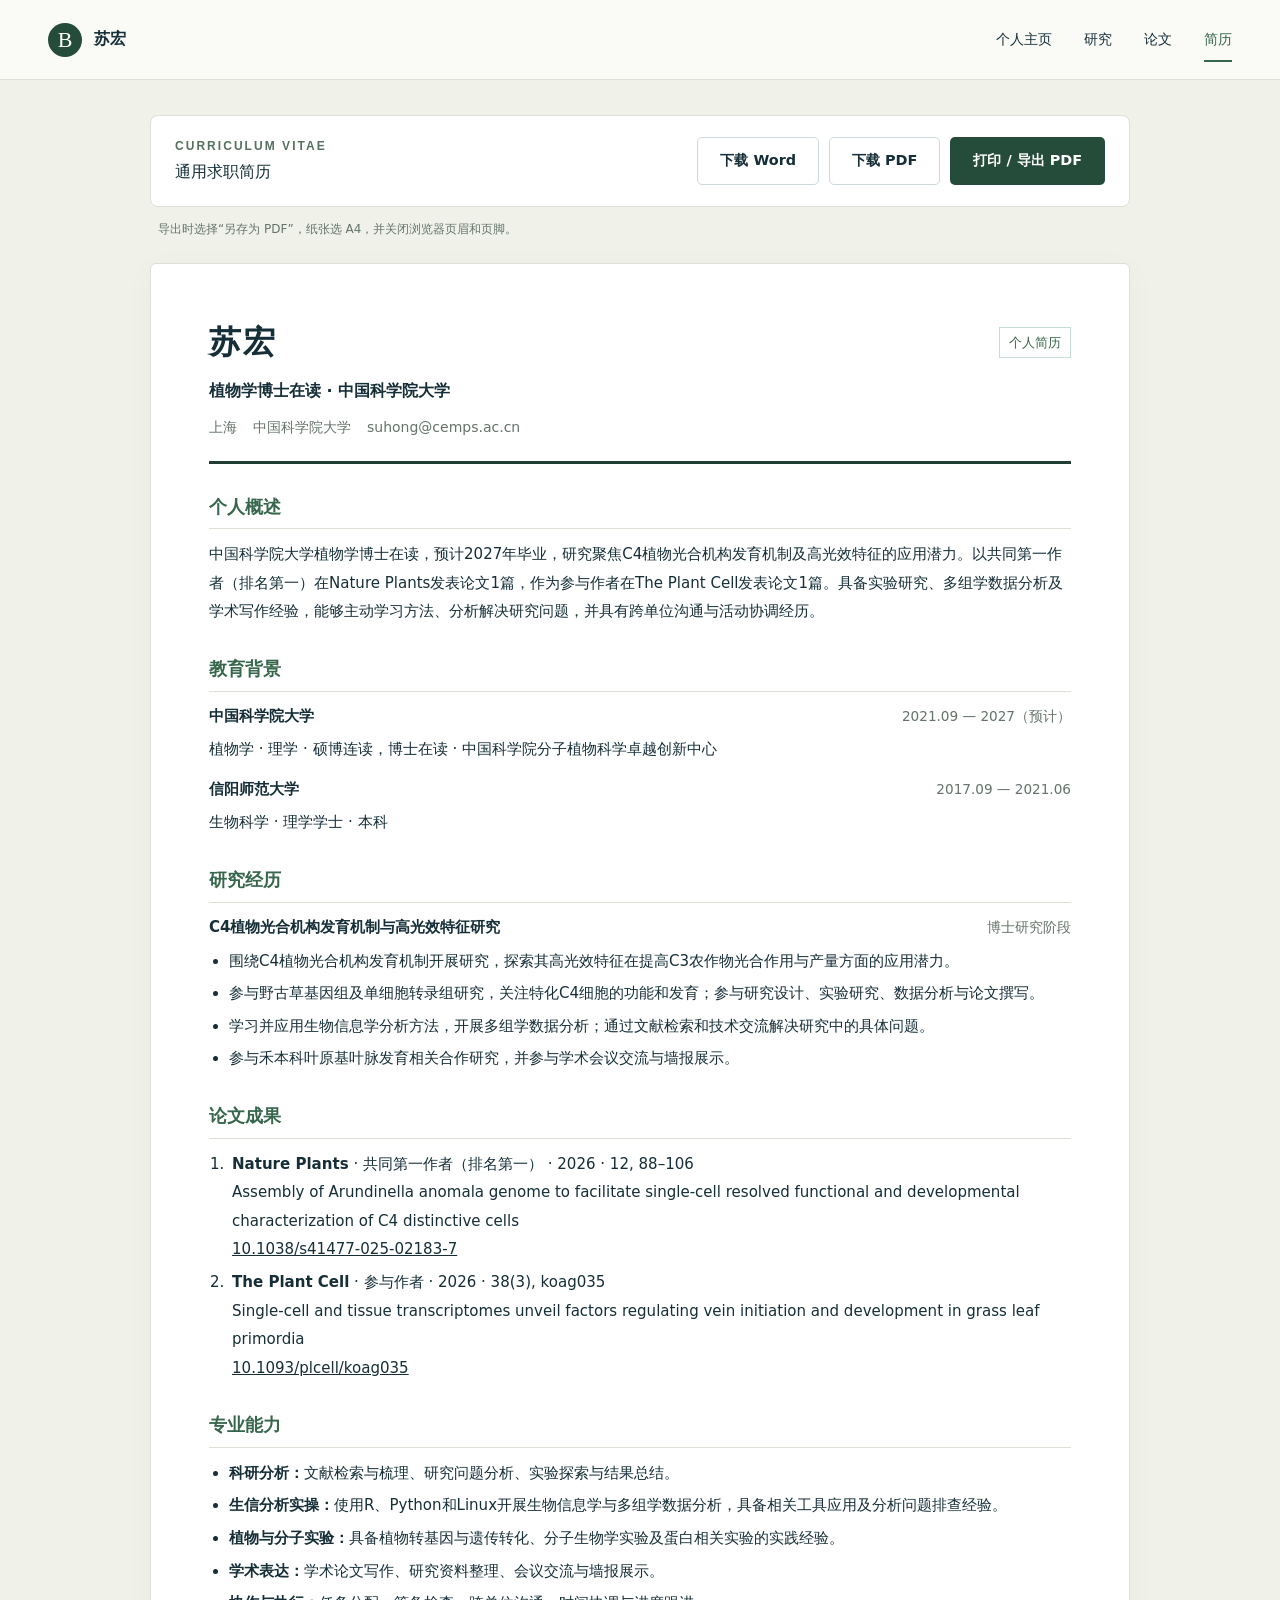
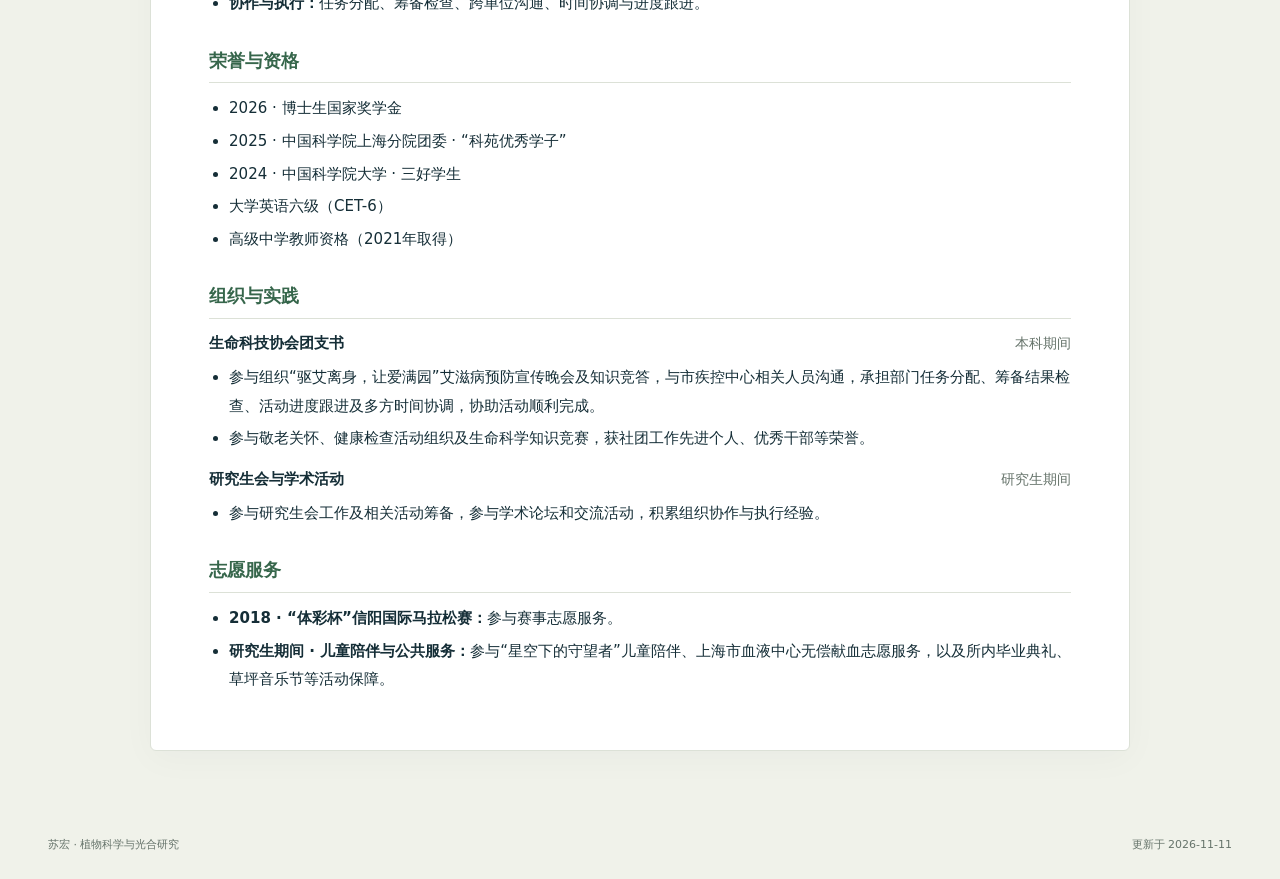
==== commit b9f95327: "Add bioinformatics and laboratory skills; update honor year" ====
--- a/resume.html
+++ b/resume.html
@@ -8,8 +8,8 @@
 <section class="cv-section"><h2>教育背景</h2><div class="cv-entry"><div class="entry-title"><strong>中国科学院大学</strong><span>2021.09 — 2027（预计）</span></div><p>植物学 · 理学 · 硕博连读，博士在读 · 中国科学院分子植物科学卓越创新中心</p></div><div class="cv-entry"><div class="entry-title"><strong>信阳师范大学</strong><span>2017.09 — 2021.06</span></div><p>生物科学 · 理学学士 · 本科</p></div></section>
 <section class="cv-section"><h2>研究经历</h2><div class="entry-title"><strong>C4植物光合机构发育机制与高光效特征研究</strong><span>博士研究阶段</span></div><ul><li>围绕C4植物光合机构发育机制开展研究，探索其高光效特征在提高C3农作物光合作用与产量方面的应用潜力。</li><li>参与野古草基因组及单细胞转录组研究，关注特化C4细胞的功能和发育；参与研究设计、实验研究、数据分析与论文撰写。</li><li>学习并应用生物信息学分析方法，开展多组学数据分析；通过文献检索和技术交流解决研究中的具体问题。</li><li>参与禾本科叶原基叶脉发育相关合作研究，并参与学术会议交流与墙报展示。</li></ul></section>
 <section class="cv-section"><h2>论文成果</h2><ol class="cv-publications"><li><strong>Nature Plants</strong> · 共同第一作者（排名第一） · 2026 · 12, 88–106<br><span lang="en">Assembly of Arundinella anomala genome to facilitate single-cell resolved functional and developmental characterization of C4 distinctive cells</span><br><a href="https://doi.org/10.1038/s41477-025-02183-7">10.1038/s41477-025-02183-7</a></li><li><strong>The Plant Cell</strong> · 参与作者 · 2026 · 38(3), koag035<br><span lang="en">Single-cell and tissue transcriptomes unveil factors regulating vein initiation and development in grass leaf primordia</span><br><a href="https://doi.org/10.1093/plcell/koag035">10.1093/plcell/koag035</a></li></ol></section>
-<section class="cv-section"><h2>专业能力</h2><ul class="cv-skills"><li><strong>科研分析：</strong>文献检索与梳理、研究问题分析、实验探索与结果总结。</li><li><strong>组学与数据：</strong>多组学数据分析、生物信息学方法学习与应用、分析问题排查。</li><li><strong>学术表达：</strong>学术论文写作、研究资料整理、会议交流与墙报展示。</li><li><strong>协作与执行：</strong>任务分配、筹备检查、跨单位沟通、时间协调与进度跟进。</li></ul></section>
-<section class="cv-section"><h2>荣誉与资格</h2><ul><li>2026 · 博士生国家奖学金</li><li>2025 · 中国科学院上海分院团委 · “科苑优秀学子”</li><li>2023—2024学年 · 中国科学院大学 · 三好学生</li><li>大学英语六级（CET-6）</li><li>高级中学教师资格（2021年取得）</li></ul></section>
+<section class="cv-section"><h2>专业能力</h2><ul class="cv-skills"><li><strong>科研分析：</strong>文献检索与梳理、研究问题分析、实验探索与结果总结。</li><li><strong>生信分析实操：</strong>使用R、Python和Linux开展生物信息学与多组学数据分析，具备相关工具应用及分析问题排查经验。</li><li><strong>植物与分子实验：</strong>具备植物转基因与遗传转化、分子生物学实验及蛋白相关实验的实践经验。</li><li><strong>学术表达：</strong>学术论文写作、研究资料整理、会议交流与墙报展示。</li><li><strong>协作与执行：</strong>任务分配、筹备检查、跨单位沟通、时间协调与进度跟进。</li></ul></section>
+<section class="cv-section"><h2>荣誉与资格</h2><ul><li>2026 · 博士生国家奖学金</li><li>2025 · 中国科学院上海分院团委 · “科苑优秀学子”</li><li>2024 · 中国科学院大学 · 三好学生</li><li>大学英语六级（CET-6）</li><li>高级中学教师资格（2021年取得）</li></ul></section>
 <section class="cv-section"><h2>组织与实践</h2><div class="cv-entry"><div class="entry-title"><strong>生命科技协会团支书</strong><span>本科期间</span></div><ul><li>参与组织“驱艾离身，让爱满园”艾滋病预防宣传晚会及知识竞答，与市疾控中心相关人员沟通，承担部门任务分配、筹备结果检查、活动进度跟进及多方时间协调，协助活动顺利完成。</li><li>参与敬老关怀、健康检查活动组织及生命科学知识竞赛，获社团工作先进个人、优秀干部等荣誉。</li></ul></div><div class="cv-entry"><div class="entry-title"><strong>研究生会与学术活动</strong><span>研究生期间</span></div><ul><li>参与研究生会工作及相关活动筹备，参与学术论坛和交流活动，积累组织协作与执行经验。</li></ul></div></section>
 <section class="cv-section"><h2>志愿服务</h2><ul><li><strong>2018 · “体彩杯”信阳国际马拉松赛：</strong>参与赛事志愿服务。</li><li><strong>研究生期间 · 儿童陪伴与公共服务：</strong>参与“星空下的守望者”儿童陪伴、上海市血液中心无偿献血志愿服务，以及所内毕业典礼、草坪音乐节等活动保障。</li></ul></section>
 </article></main><footer class="site-footer"><span>苏宏 · 植物科学与光合研究</span><span>更新于 2026-11-11</span></footer><script src="resume.js"></script></body></html>
